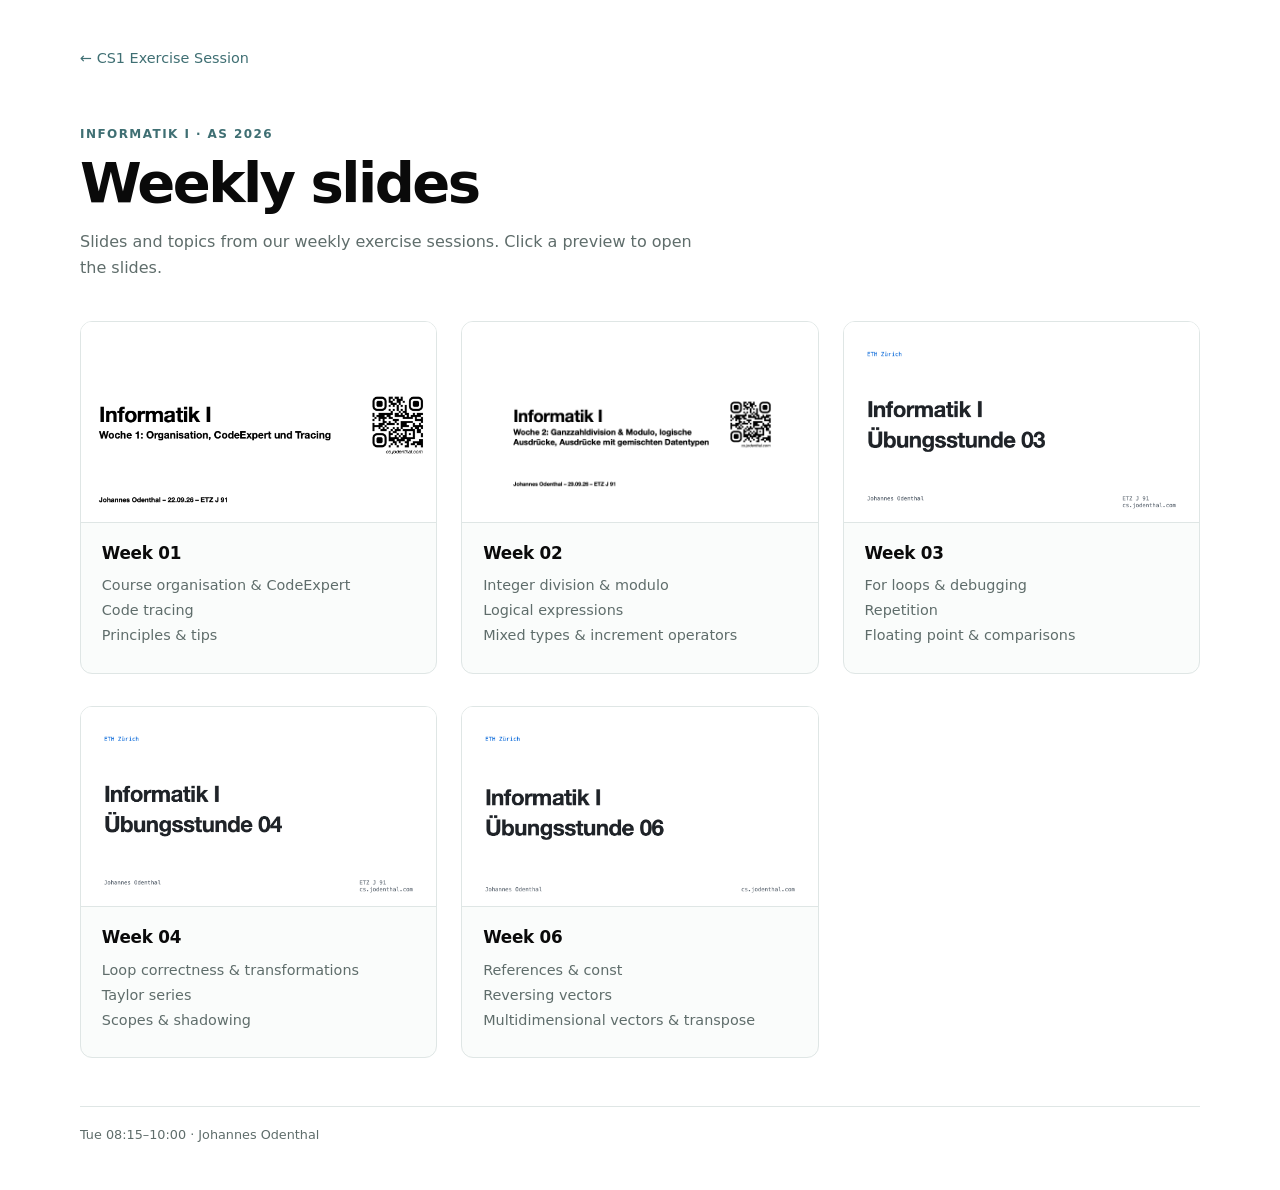
==== slides.html @ 9fcf90a7 "Keep contact name and email together with dot separator" ====
<!doctype html>
<html lang="en">
  <head>
    <meta charset="utf-8" />
    <meta name="viewport" content="width=device-width, initial-scale=1" />
    <meta name="robots" content="noindex, nofollow, noarchive" />
    <meta name="color-scheme" content="light dark" />
    <meta name="description" content="Weekly slides and topics for the Informatik I exercise sessions." />
    <title>Weekly slides · CS1 Exercise</title>
    <link href="./main.css?v=20261027-contact" rel="stylesheet" />
    <link rel="icon" type="image/x-icon" href="./icon.ico" />
  </head>
  <body>
    <main class="container slides-container">
      <nav aria-label="Back"><a class="plain-link back-link" href="./">← CS1 Exercise Session</a></nav>
      <header class="slides-header">
        <p class="eyebrow">Informatik I · AS 2026</p>
        <h1>Weekly slides</h1>
        <p class="slides-intro">Slides and topics from our weekly exercise sessions. Click a preview to open the slides.</p>
      </header>
      <ol class="slides-grid" aria-label="Slides by week">
        <li class="slide-card">
          <a class="slide-preview" href="slides/week-01.pdf" target="_blank" rel="noopener noreferrer" aria-label="Open Week 01 slides (PDF, opens in a new tab)">
            <img src="previews/week-01.png" alt="First slide of Week 01" loading="lazy" decoding="async" />
            <span class="preview-hint" aria-hidden="true">Open slides ↗</span>
          </a>
          <div class="slide-details">
            <h2>Week 01</h2>
            <ul class="slide-topics">
              <li>Course organisation &amp; CodeExpert</li>
              <li>Code tracing</li>
              <li>Principles &amp; tips</li>
            </ul>
          </div>
        </li>
        <li class="slide-card">
          <a class="slide-preview" href="slides/week-02.pdf" target="_blank" rel="noopener noreferrer" aria-label="Open Week 02 slides (PDF, opens in a new tab)">
            <img src="previews/week-02.png" alt="First slide of Week 02" loading="lazy" decoding="async" />
            <span class="preview-hint" aria-hidden="true">Open slides ↗</span>
          </a>
          <div class="slide-details">
            <h2>Week 02</h2>
            <ul class="slide-topics">
              <li>Integer division &amp; modulo</li>
              <li>Logical expressions</li>
              <li>Mixed types &amp; increment operators</li>
            </ul>
          </div>
        </li>
        <li class="slide-card">
          <a class="slide-preview" href="slides/week-03.pdf" target="_blank" rel="noopener noreferrer" aria-label="Open Week 03 slides (PDF, opens in a new tab)">
            <img src="previews/week-03.png" alt="First slide of Week 03" loading="lazy" decoding="async" />
            <span class="preview-hint" aria-hidden="true">Open slides ↗</span>
          </a>
          <div class="slide-details">
            <h2>Week 03</h2>
            <ul class="slide-topics">
              <li>For loops &amp; debugging</li>
              <li>Repetition</li>
              <li>Floating point &amp; comparisons</li>
            </ul>
          </div>
        </li>
        <li class="slide-card">
          <a class="slide-preview" href="slides/week-04.pdf" target="_blank" rel="noopener noreferrer" aria-label="Open Week 04 slides (PDF, opens in a new tab)">
            <img src="previews/week-04.png" alt="First slide of Week 04" loading="lazy" decoding="async" />
            <span class="preview-hint" aria-hidden="true">Open slides ↗</span>
          </a>
          <div class="slide-details">
            <h2>Week 04</h2>
            <ul class="slide-topics">
              <li>Loop correctness &amp; transformations</li>
              <li>Taylor series</li>
              <li>Scopes &amp; shadowing</li>
            </ul>
          </div>
        </li>
        <li class="slide-card">
          <a class="slide-preview" href="slides/week-06.pdf" target="_blank" rel="noopener noreferrer" aria-label="Open Week 06 slides (PDF, opens in a new tab)">
            <img src="previews/week-06.png" alt="First slide of Week 06" loading="lazy" decoding="async" />
            <span class="preview-hint" aria-hidden="true">Open slides ↗</span>
          </a>
          <div class="slide-details">
            <h2>Week 06</h2>
            <ul class="slide-topics">
              <li>References &amp; const</li>
              <li>Reversing vectors</li>
              <li>Multidimensional vectors &amp; transpose</li>
            </ul>
          </div>
        </li>
      </ol>
      <footer class="slides-footer">Tue 08:15–10:00 · Johannes Odenthal</footer>
    </main>
  </body>
</html>
---- main.css ----
:root {
    --font-color: #0a0a0a;
    --bg-color: #ffffff;
    --link-color: #3f6f73;
}

@media (prefers-color-scheme: dark) {
    :root {
        --font-color: #f5f5f5;
        --bg-color: #000000;
        --link-color: #6f9fa3;
    }
}

body {
    font-family:
        system-ui,
        -apple-system,
        "Segoe UI",
        Roboto,
        "Helvetica Neue",
        "Noto Sans",
        "Liberation Sans",
        Arial,
        sans-serif,
        "Apple Color Emoji",
        "Segoe UI Emoji",
        "Segoe UI Symbol",
        "Noto Color Emoji";
    background-color: var(--bg-color);
    color: var(--font-color);
}

h2 {
    margin-top: 2rem;
    margin-bottom: 1rem;
}

.container {
    max-width: 600px;
    margin: 5vw auto;
    padding: 0 0.5rem;
}

.contact-container {
    display: flex;
    flex-wrap: wrap;
    flex-direction: row;
}

.contact {
    div {
        padding-right: 0.25rem;

        &:not(:first-child)::before {
            content: "//";
        }
    }
    a,
    a:visited,
    a:hover,
    a:active {
        padding: 0.25rem;
        color: var(--link-color);
        text-decoration: none;
    }

    a:hover {
        color: var(--bg-color);
        background-color: var(--font-color);
    }
}

.cv {
    width: 100%;

    td {
        vertical-align: top;
        padding-bottom: 0.5rem;
    }

    tr > td:first-child {
        width: 6ch;
    }
    tr > td:nth-child(2) {
    }

    .cv-comp {
        font-weight: bold;
    }

    a,
    a:visited,
    a:hover,
    a:active,
    a:hover {
        color: inherit;
        text-decoration: inherit;
    }
}

.link-container {
    display: flex;
    flex-wrap: wrap;
    flex-direction: column;
    gap: 0.75rem;
}

.link {
    a,
    a:visited,
    a:hover,
    a:active {
        padding: 0.25rem;
        color: inherit;
        text-decoration: none;
    }

    a:hover {
        color: var(--bg-color);
        background-color: var(--font-color);
    }
}

.plain-link,
.plain-link:visited {
  color: var(--link-color);
  text-decoration: none;
}

.plain-link:hover {
  color: #28565a;
}

img {
  width: 50%;
  height: auto;
  display: block;
}

/* Weekly slides: the same quiet typography and teal accent, with room to browse. */
:root {
  --card-border: #dfe6e5;
  --muted-color: #5f6d6b;
  --card-background: #fafcfb;
}

@media (prefers-color-scheme: dark) {
  :root {
    --card-border: #293332;
    --muted-color: #a2b1af;
    --card-background: #0b100f;
  }
}

.weekly-slides-link {
  display: flex;
  flex-wrap: wrap;
  align-items: baseline;
  gap: 0.4rem 1rem;
}

.link-caption {
  color: var(--muted-color);
  font-size: 0.875rem;
}

.slides-container {
  max-width: 1120px;
  padding: 0 1.25rem;
  margin: 3rem auto;
}

.back-link {
  font-size: 0.9rem;
}

.slides-header {
  margin: 3.75rem 0 2.5rem;
}

.eyebrow {
  margin: 0 0 0.75rem;
  color: var(--link-color);
  font-size: 0.75rem;
  font-weight: 650;
  letter-spacing: 0.12em;
  text-transform: uppercase;
}

.slides-header h1 {
  margin: 0 0 0.9rem;
  font-size: clamp(2.2rem, 5vw, 3.5rem);
  line-height: 1.08;
  letter-spacing: -0.045em;
}

.slides-intro {
  max-width: 39rem;
  color: var(--muted-color);
  line-height: 1.6;
}

.slides-grid {
  display: grid;
  grid-template-columns: repeat(3, minmax(0, 1fr));
  gap: 2rem 1.5rem;
  margin: 0;
  padding: 0;
  list-style: none;
}

.slide-card {
  min-width: 0;
  overflow: hidden;
  border: 1px solid var(--card-border);
  border-radius: 12px;
  background: var(--card-background);
}

.slide-preview {
  display: block;
  position: relative;
  overflow: hidden;
  border-bottom: 1px solid var(--card-border);
  background: #fff;
  color: var(--link-color);
}

.slide-preview img {
  display: block;
  width: 100%;
  height: auto;
  aspect-ratio: 16 / 9;
  object-fit: contain;
  transition: transform 180ms ease;
}

.preview-hint {
  position: absolute;
  right: 0.7rem;
  bottom: 0.7rem;
  padding: 0.4rem 0.6rem;
  border-radius: 5px;
  background: var(--bg-color);
  color: var(--font-color);
  font-size: 0.75rem;
  opacity: 0;
  transition: opacity 180ms ease;
}

.slide-preview:hover img {
  transform: scale(1.025);
}

.slide-preview:hover .preview-hint,
.slide-preview:focus-visible .preview-hint {
  opacity: 1;
}

a:focus-visible {
  outline: 3px solid var(--link-color);
  outline-offset: 4px;
}

.slide-preview:focus-visible {
  outline-offset: -4px;
}

.slide-details {
  padding: 1.25rem 1.3rem 1.5rem;
}

.slide-details h2 {
  margin: 0 0 0.65rem;
  font-size: 1.05rem;
  letter-spacing: -0.015em;
}

.slide-topics {
  margin: 0;
  padding: 0;
  list-style: none;
  color: var(--muted-color);
  font-size: 0.9rem;
  line-height: 1.75;
}

.slides-footer {
  margin-top: 3rem;
  padding-top: 1.25rem;
  border-top: 1px solid var(--card-border);
  color: var(--muted-color);
  font-size: 0.8rem;
}

@media (max-width: 850px) {
  .slides-grid { grid-template-columns: repeat(2, minmax(0, 1fr)); }
}

@media (max-width: 540px) {
  .slides-container { margin-top: 1.75rem; }
  .slides-header { margin: 2.5rem 0 2rem; }
  .slides-grid { grid-template-columns: minmax(0, 1fr); gap: 1.5rem; }
}

@media (prefers-reduced-motion: reduce) {
  .slide-preview img, .preview-hint { transition: none; }
}

/* Compact home: explicit metadata, quiet links and a desktop QR alongside the title. */
.home-container {
  display: grid;
  grid-template-columns: minmax(0, 1fr) 180px;
  grid-template-areas: "header qr" "slides slides" "resources resources";
  column-gap: 2.5rem;
  row-gap: 1.75rem;
  margin: clamp(1.5rem, 5vh, 3rem) auto;
}

.home-header { grid-area: header; margin: 0; align-self: center; min-width: 0; }
.home-header h1 { font-size: clamp(2rem, 4vw, 3rem); margin-bottom: 1.1rem; }
.home-container .plain-link:hover { color: var(--link-color); text-decoration: underline; text-underline-offset: 0.2em; }
.class-details { font-size: 0.95rem; line-height: 1.7; }
.class-details p { margin: 0.25rem 0 0; }
.metadata-separator { margin: 0 0.55rem; color: var(--muted-color); }
.contact-line { white-space: nowrap; }
.class-contact { display: inline; color: var(--muted-color); }

.home-qr { grid-area: qr; justify-self: end; margin: 0; text-align: center; }
.home-qr .site-qr { width: 160px; height: 160px; padding: 8px; border-radius: 8px; background: #fff; }
.home-qr figcaption { margin-top: 0.6rem; font-size: 0.8rem; }

.slides-feature {
  grid-area: slides;
  display: flex;
  align-items: center;
  gap: 0.65rem;
  padding: 0.9rem 1.1rem;
  border: 1px solid var(--card-border);
  border-radius: 8px;
  background: var(--card-background);
  color: var(--link-color);
  text-decoration: none;
  font-size: 1rem;
  font-weight: 600;
  line-height: 1.5;
}

.slides-feature:hover { border-color: var(--link-color); }
.home-grid { grid-area: resources; display: grid; grid-template-columns: repeat(2, minmax(0, 1fr)); gap: 3rem; }
.resource-panel { min-width: 0; }
.resource-panel h2 { margin: 0 0 0.65rem; font-size: 1.05rem; letter-spacing: -0.015em; }
.resource-list { margin: 0; padding: 0; list-style: none; }
.resource-list li + li { border-top: 1px solid var(--card-border); }
.resource-list a {
  display: flex;
  align-items: baseline;
  gap: 0.5rem;
  padding: 0.8rem 0.25rem;
  border-radius: 4px;
  color: var(--font-color);
  text-decoration: none;
  font-size: 0.95rem;
  line-height: 1.5;
}
.resource-list a > span:first-child { min-width: 0; overflow-wrap: anywhere; }
.resource-list a > span:last-child { flex-shrink: 0; color: var(--link-color); }
.resource-list a:hover { color: var(--link-color); background: var(--card-background); }
.resource-author { color: var(--muted-color); }

@media (max-width: 700px) {
  .home-container { grid-template-columns: minmax(0, 1fr); grid-template-areas: "header" "slides" "resources" "qr"; gap: 1.75rem; }
  .home-grid { grid-template-columns: minmax(0, 1fr); gap: 1.75rem; }
  .home-qr { justify-self: start; margin-top: 0.5rem; }
  .home-header h1 { font-size: clamp(2rem, 7vw, 2.75rem); }
  .class-details { font-size: 0.875rem; }
  .contact-line { font-size: clamp(0.7rem, 3.5vw, 0.875rem); }
  .metadata-separator { margin: 0 0.25rem; }
}
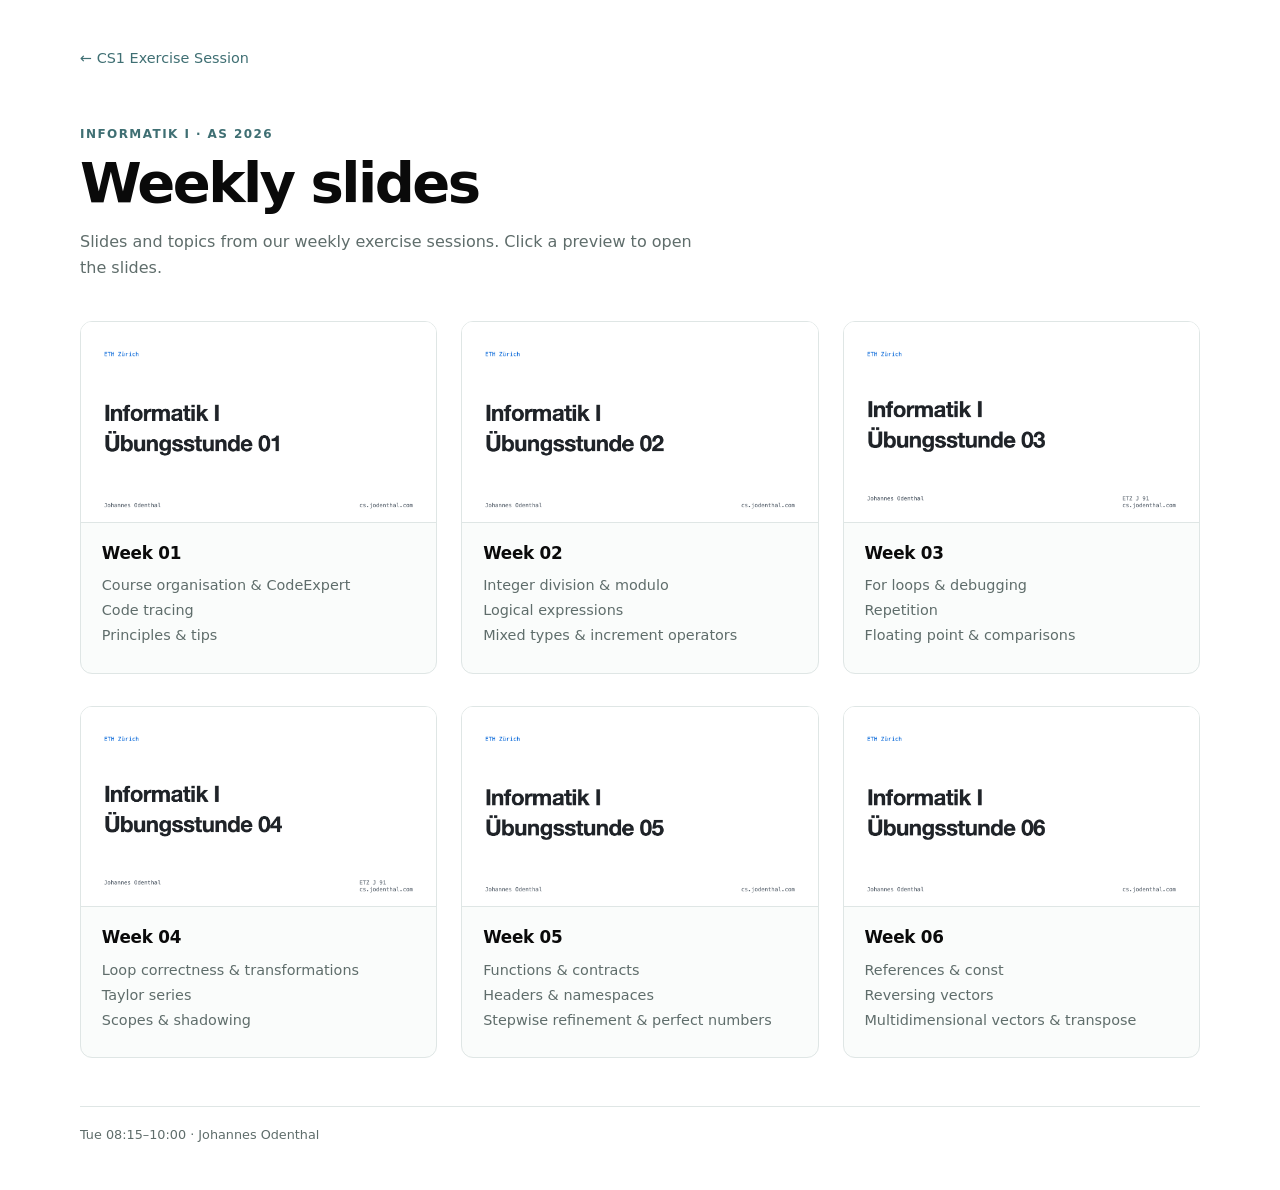
==== commit 22e71239: "Refresh weeks 1–6 from shared slide design and add week 5" ====
--- a/slides.html
+++ b/slides.html
@@ -7,7 +7,7 @@
     <meta name="color-scheme" content="light dark" />
     <meta name="description" content="Weekly slides and topics for the Informatik I exercise sessions." />
     <title>Weekly slides · CS1 Exercise</title>
-    <link href="./main.css?v=20261027-contact" rel="stylesheet" />
+    <link href="./main.css?v=20261027-subtle-links" rel="stylesheet" />
     <link rel="icon" type="image/x-icon" href="./icon.ico" />
   </head>
   <body>
@@ -76,6 +76,20 @@
           </div>
         </li>
         <li class="slide-card">
+          <a class="slide-preview" href="slides/week-05.pdf" target="_blank" rel="noopener noreferrer" aria-label="Open Week 05 slides (PDF, opens in a new tab)">
+            <img src="previews/week-05.png" alt="First slide of Week 05" loading="lazy" decoding="async" />
+            <span class="preview-hint" aria-hidden="true">Open slides ↗</span>
+          </a>
+          <div class="slide-details">
+            <h2>Week 05</h2>
+            <ul class="slide-topics">
+              <li>Functions &amp; contracts</li>
+              <li>Headers &amp; namespaces</li>
+              <li>Stepwise refinement &amp; perfect numbers</li>
+            </ul>
+          </div>
+        </li>
+        <li class="slide-card">
           <a class="slide-preview" href="slides/week-06.pdf" target="_blank" rel="noopener noreferrer" aria-label="Open Week 06 slides (PDF, opens in a new tab)">
             <img src="previews/week-06.png" alt="First slide of Week 06" loading="lazy" decoding="async" />
             <span class="preview-hint" aria-hidden="true">Open slides ↗</span>
--- a/main.css
+++ b/main.css
@@ -129,7 +129,8 @@
 }
 
 .plain-link:hover {
-  color: #28565a;
+  color: color-mix(in srgb, var(--link-color) 80%, var(--font-color));
+  text-decoration: none;
 }
 
 img {
@@ -320,11 +321,9 @@
 
 .home-header { grid-area: header; margin: 0; align-self: center; min-width: 0; }
 .home-header h1 { font-size: clamp(2rem, 4vw, 3rem); margin-bottom: 1.1rem; }
-.home-container .plain-link:hover { color: var(--link-color); text-decoration: underline; text-underline-offset: 0.2em; }
 .class-details { font-size: 0.95rem; line-height: 1.7; }
-.class-details p { margin: 0.25rem 0 0; }
+.class-details p { margin: 0.25rem 0 0; white-space: nowrap; }
 .metadata-separator { margin: 0 0.55rem; color: var(--muted-color); }
-.contact-line { white-space: nowrap; }
 .class-contact { display: inline; color: var(--muted-color); }
 
 .home-qr { grid-area: qr; justify-self: end; margin: 0; text-align: center; }
@@ -375,6 +374,6 @@
   .home-qr { justify-self: start; margin-top: 0.5rem; }
   .home-header h1 { font-size: clamp(2rem, 7vw, 2.75rem); }
   .class-details { font-size: 0.875rem; }
-  .contact-line { font-size: clamp(0.7rem, 3.5vw, 0.875rem); }
+  .class-details p { white-space: normal; }
   .metadata-separator { margin: 0 0.25rem; }
 }
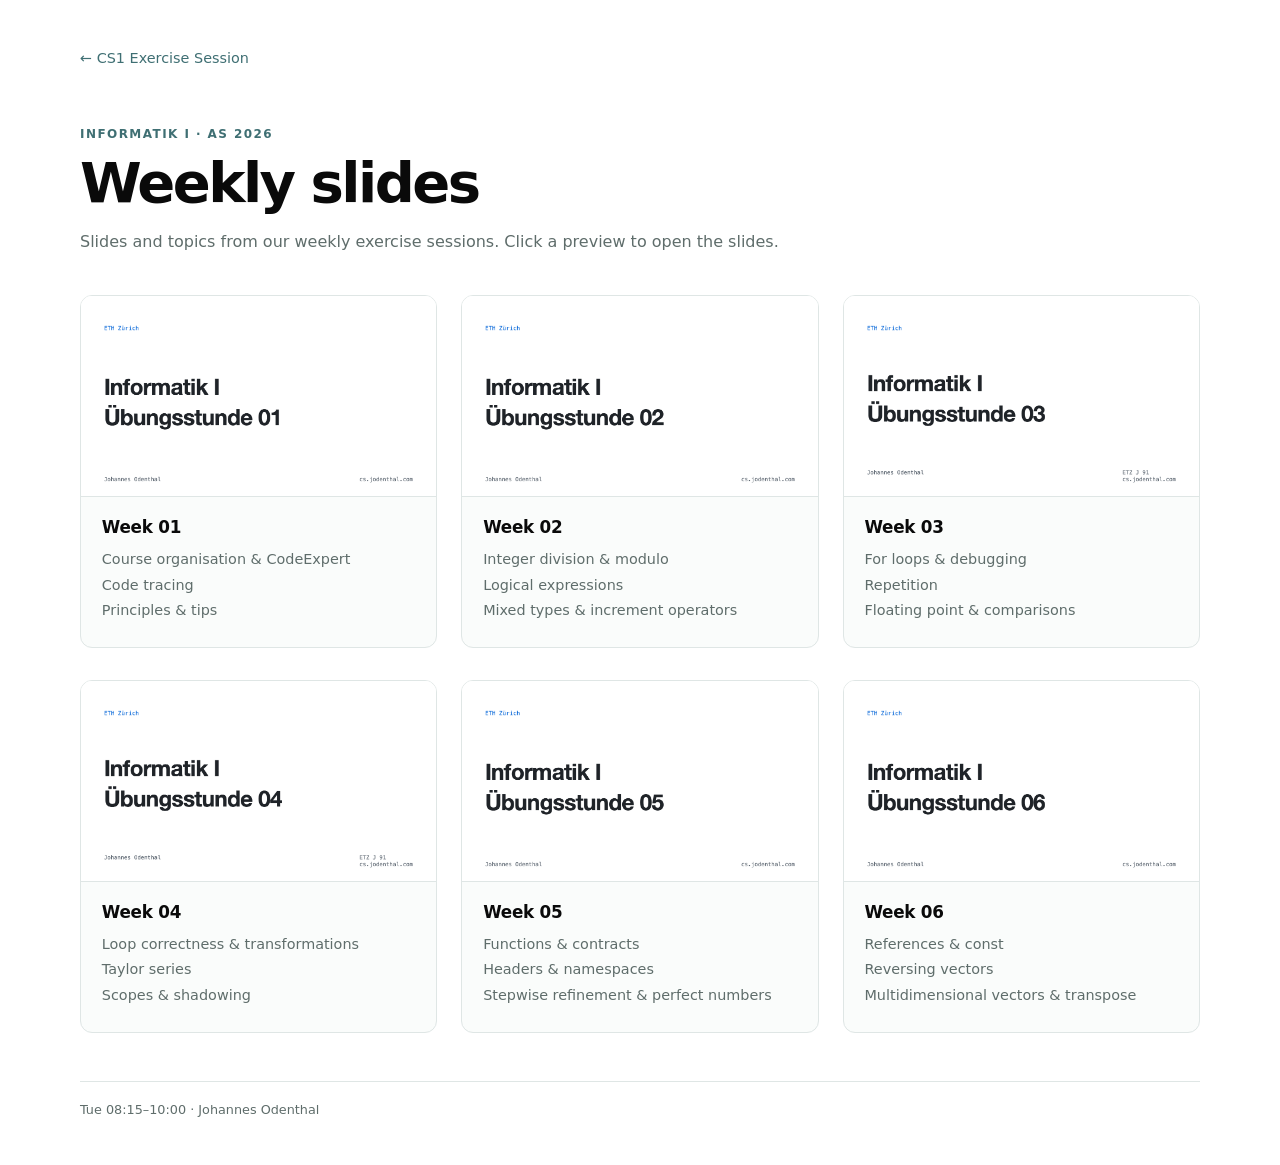
==== commit 21d36637: "fixed line wrap, reduced slide to full builds" ====
--- a/slides.html
+++ b/slides.html
@@ -7,7 +7,7 @@
     <meta name="color-scheme" content="light dark" />
     <meta name="description" content="Weekly slides and topics for the Informatik I exercise sessions." />
     <title>Weekly slides · CS1 Exercise</title>
-    <link href="./main.css?v=20261027-subtle-links" rel="stylesheet" />
+    <link href="./main.css?v=20261027-slides-intro" rel="stylesheet" />
     <link rel="icon" type="image/x-icon" href="./icon.ico" />
   </head>
   <body>
--- a/main.css
+++ b/main.css
@@ -197,7 +197,6 @@
 }
 
 .slides-intro {
-  max-width: 39rem;
   color: var(--muted-color);
   line-height: 1.6;
 }
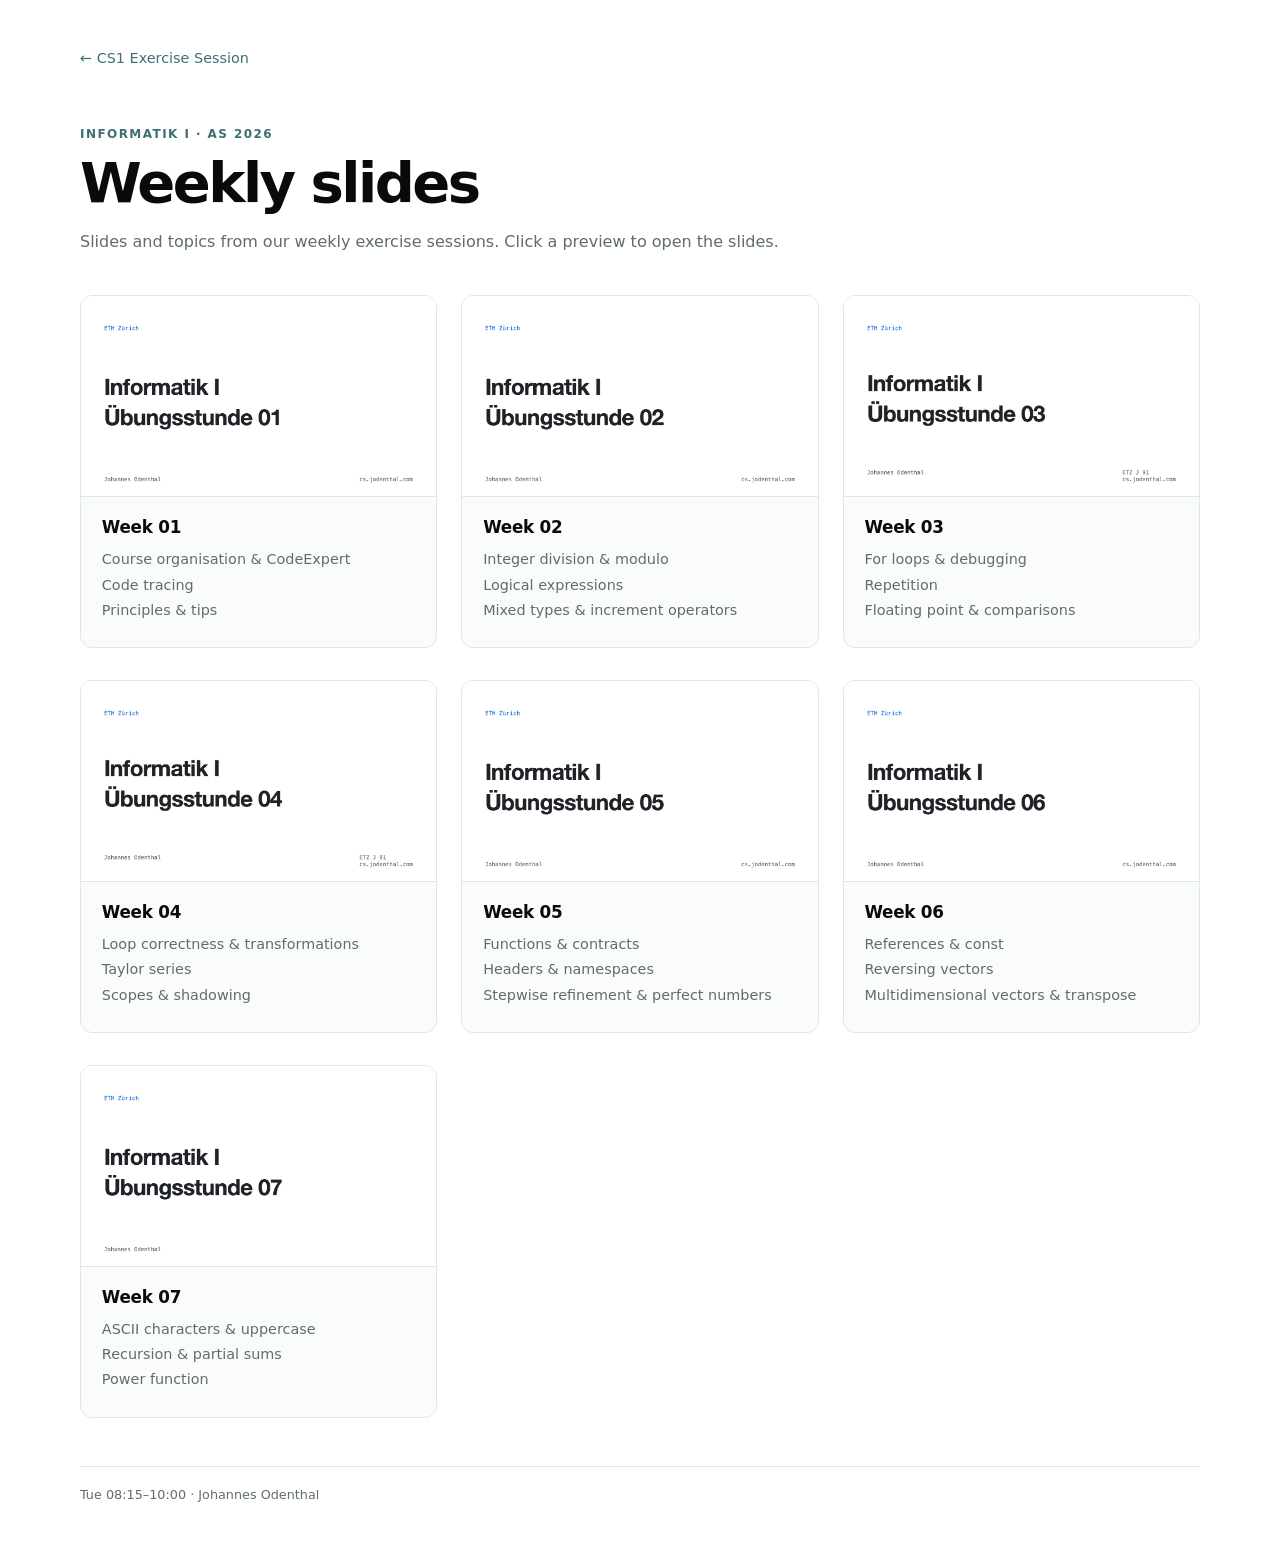
==== commit 8763a1a4: "added week 07 slides" ====
--- a/slides.html
+++ b/slides.html
@@ -9,6 +9,24 @@
     <title>Weekly slides · CS1 Exercise</title>
     <link href="./main.css?v=20261027-slides-intro" rel="stylesheet" />
     <link rel="icon" type="image/x-icon" href="./icon.ico" />
+    <!-- Social preview -->
+    <link rel="canonical" href="https://cs.jodenthal.com/slides.html" />
+    <meta property="og:type" content="website" />
+    <meta property="og:site_name" content="CS1 Exercise Session" />
+    <meta property="og:title" content="Weekly slides" />
+    <meta property="og:description" content="Weekly slides and topics for the Informatik I exercise sessions." />
+    <meta property="og:url" content="https://cs.jodenthal.com/slides.html" />
+    <meta property="og:image" content="https://cs.jodenthal.com/social/slides-v1.png" />
+    <meta property="og:image:type" content="image/png" />
+    <meta property="og:image:width" content="1200" />
+    <meta property="og:image:height" content="630" />
+    <meta property="og:image:alt" content="Weekly slides gallery: three cards with slide thumbnails, week numbers and session topics." />
+    <meta name="twitter:card" content="summary_large_image" />
+    <meta name="twitter:title" content="Weekly slides" />
+    <meta name="twitter:description" content="Weekly slides and topics for the Informatik I exercise sessions." />
+    <meta name="twitter:image" content="https://cs.jodenthal.com/social/slides-v1.png" />
+    <meta name="twitter:image:alt" content="Weekly slides gallery: three cards with slide thumbnails, week numbers and session topics." />
+    <!-- /Social preview -->
   </head>
   <body>
     <main class="container slides-container">
@@ -103,6 +121,20 @@
             </ul>
           </div>
         </li>
+        <li class="slide-card">
+          <a class="slide-preview" href="slides/week-07.pdf" target="_blank" rel="noopener noreferrer" aria-label="Open Week 07 slides (PDF, opens in a new tab)">
+            <img src="previews/week-07.png" alt="First slide of Week 07" loading="lazy" decoding="async" />
+            <span class="preview-hint" aria-hidden="true">Open slides ↗</span>
+          </a>
+          <div class="slide-details">
+            <h2>Week 07</h2>
+            <ul class="slide-topics">
+              <li>ASCII characters &amp; uppercase</li>
+              <li>Recursion &amp; partial sums</li>
+              <li>Power function</li>
+            </ul>
+          </div>
+        </li>
       </ol>
       <footer class="slides-footer">Tue 08:15–10:00 · Johannes Odenthal</footer>
     </main>
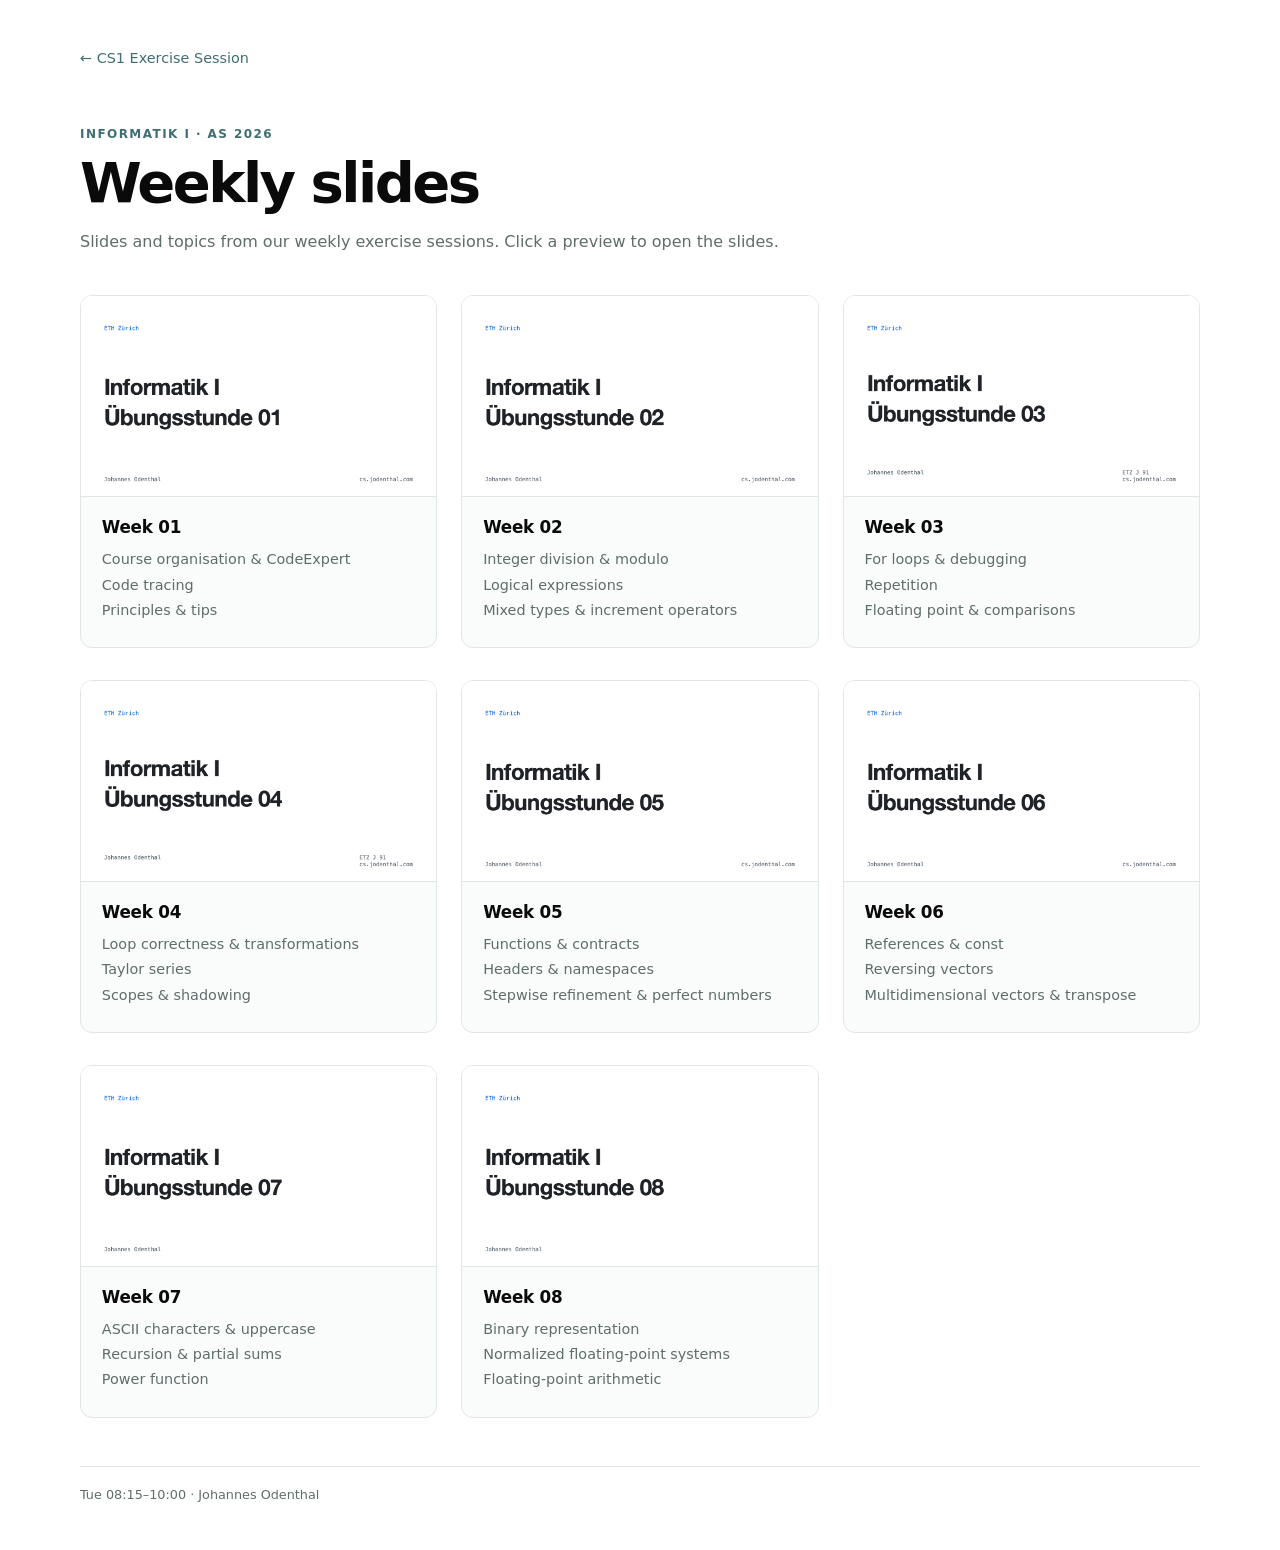
==== commit 96aa7a8f: "added slides for week 08" ====
--- a/slides.html
+++ b/slides.html
@@ -135,6 +135,20 @@
             </ul>
           </div>
         </li>
+        <li class="slide-card">
+          <a class="slide-preview" href="slides/week-08.pdf" target="_blank" rel="noopener noreferrer" aria-label="Open Week 08 slides (PDF, opens in a new tab)">
+            <img src="previews/week-08.png" alt="First slide of Week 08" loading="lazy" decoding="async" />
+            <span class="preview-hint" aria-hidden="true">Open slides ↗</span>
+          </a>
+          <div class="slide-details">
+            <h2>Week 08</h2>
+            <ul class="slide-topics">
+              <li>Binary representation</li>
+              <li>Normalized floating-point systems</li>
+              <li>Floating-point arithmetic</li>
+            </ul>
+          </div>
+        </li>
       </ol>
       <footer class="slides-footer">Tue 08:15–10:00 · Johannes Odenthal</footer>
     </main>
